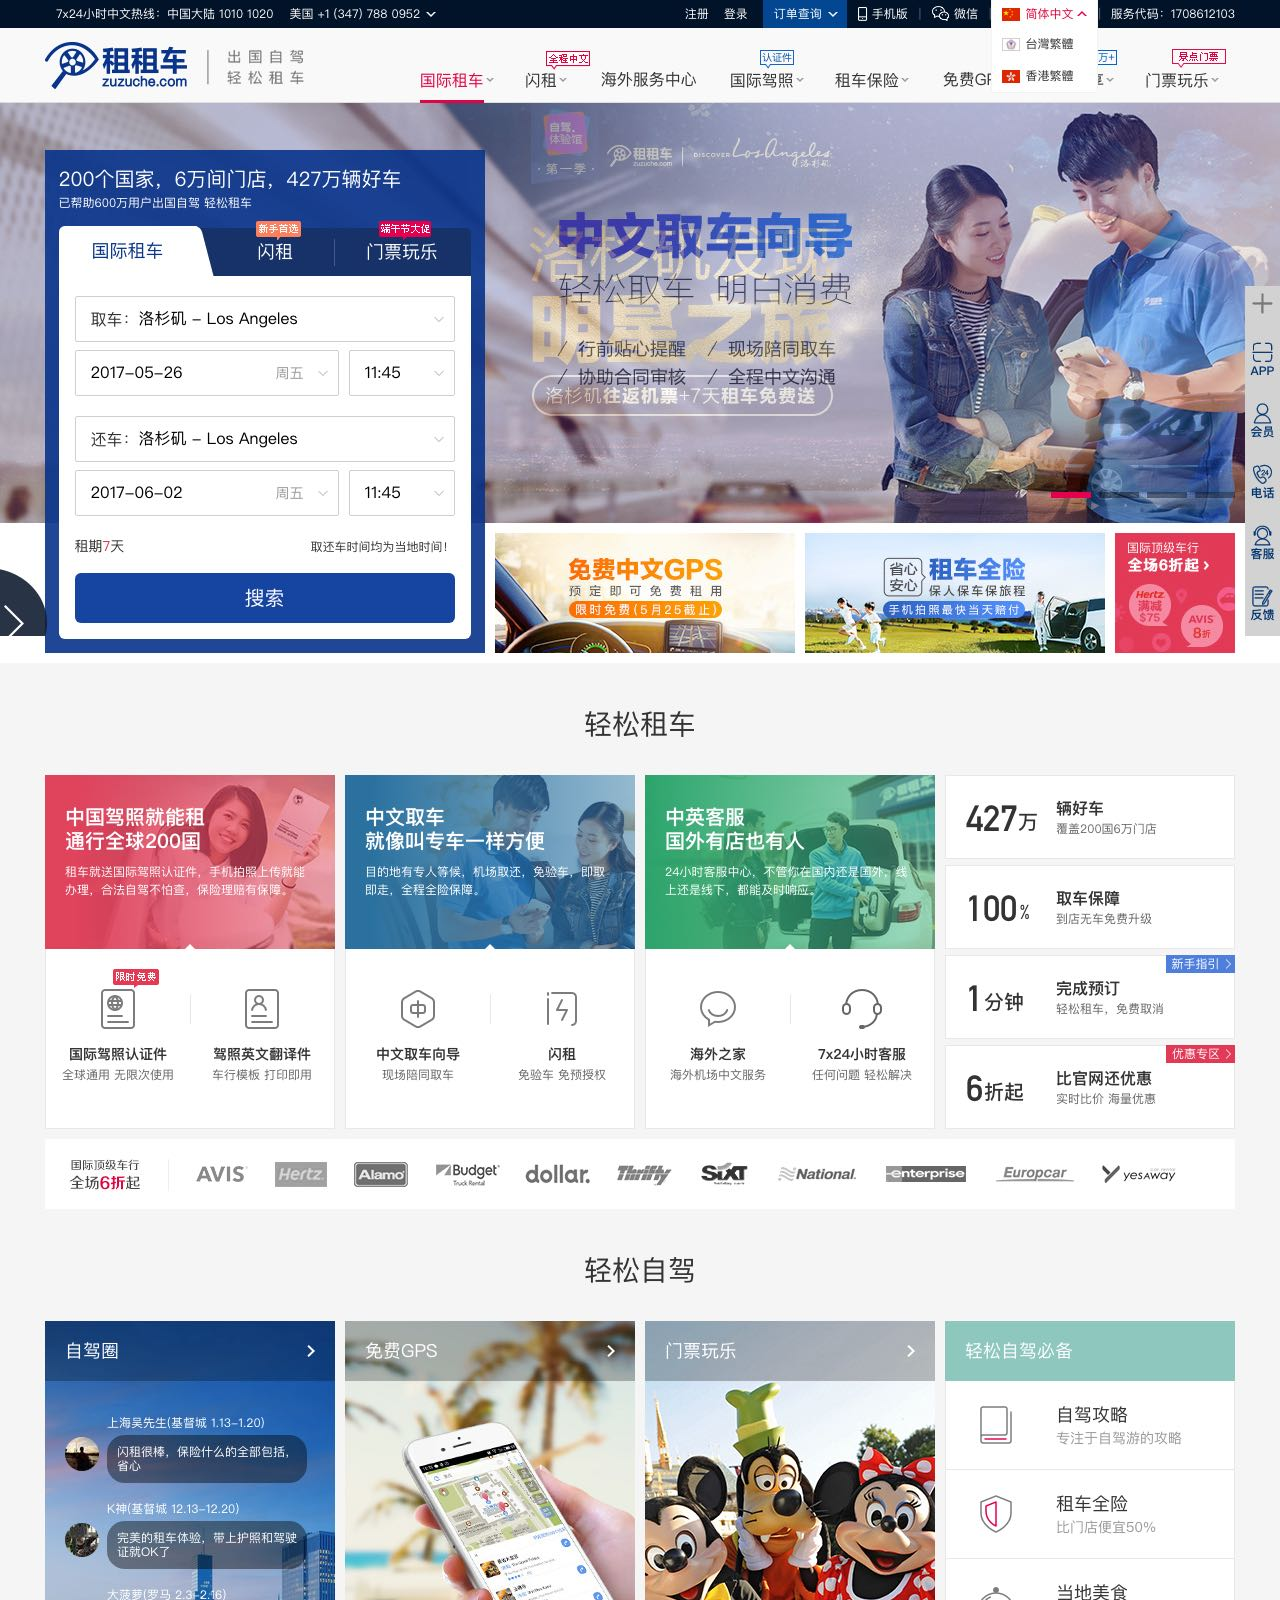
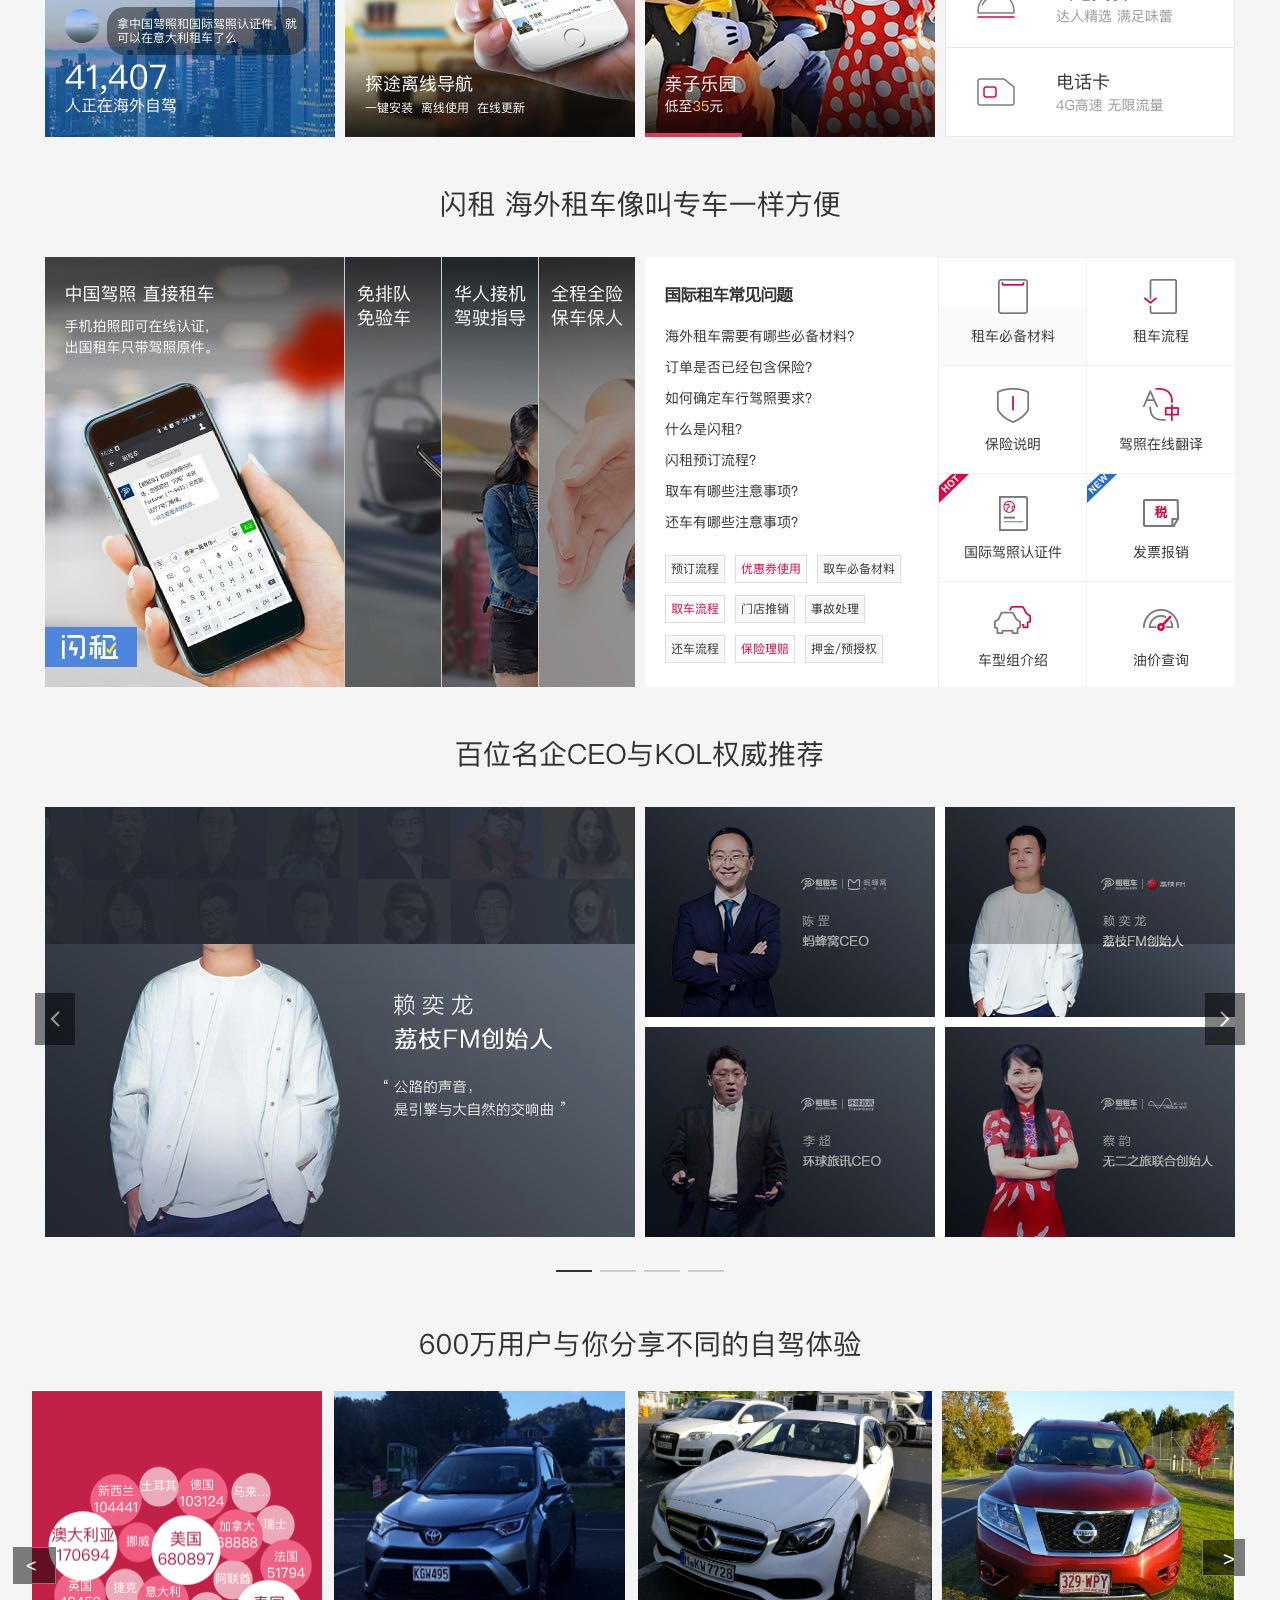
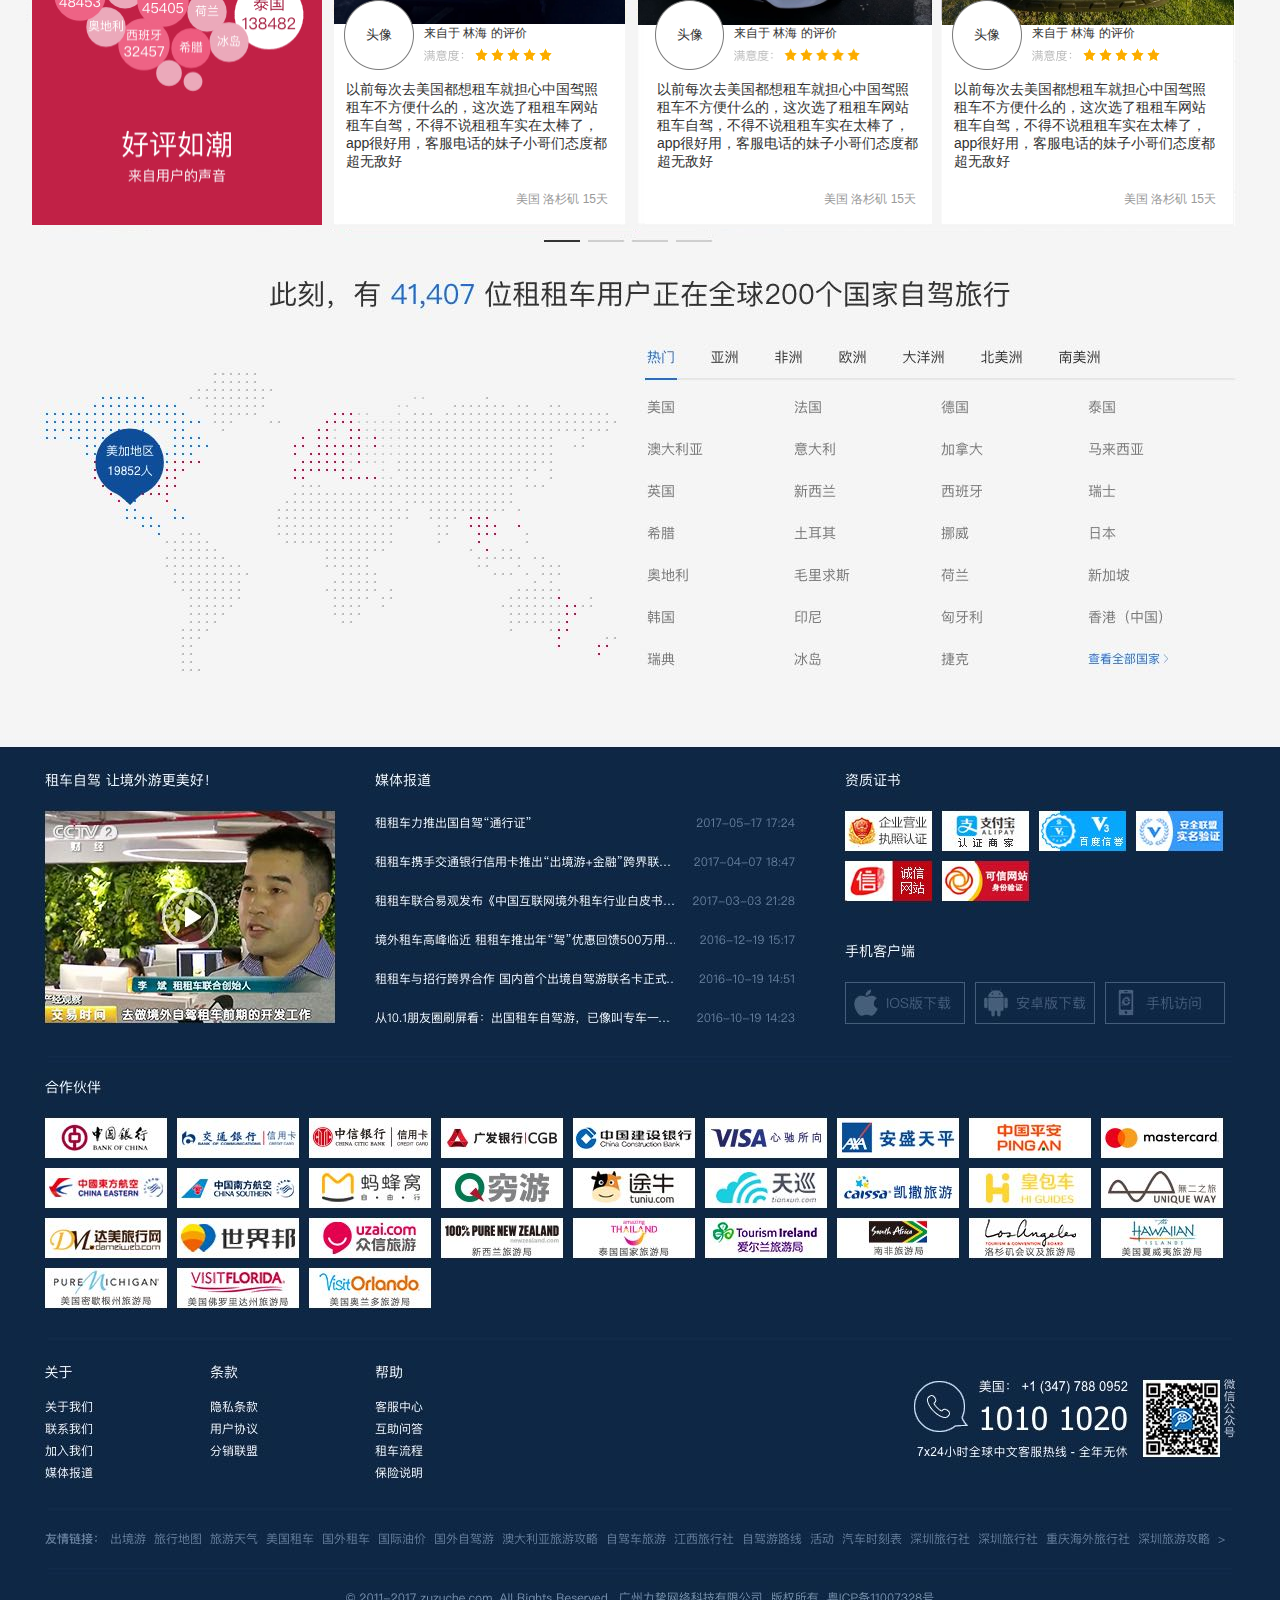
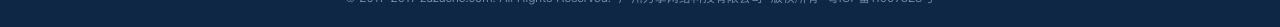
==== common/index.html @ 7741b877 "test" ====
﻿<!DOCTYPE html>
<html>
  <head>
    <title>index</title>
    <meta http-equiv="X-UA-Compatible" content="IE=edge"/>
    <meta http-equiv="content-type" content="text/html; charset=utf-8"/>
    <meta name="apple-mobile-web-app-capable" content="yes"/>
    <link href="resources/css/jquery-ui-themes.css" type="text/css" rel="stylesheet"/>
    <link href="resources/css/axure_rp_page.css" type="text/css" rel="stylesheet"/>
    <link href="data/styles.css" type="text/css" rel="stylesheet"/>
    <link href="files/index/styles.css" type="text/css" rel="stylesheet"/>
    <script src="resources/scripts/jquery-1.7.1.min.js"></script>
    <script src="resources/scripts/jquery-ui-1.8.10.custom.min.js"></script>
    <script src="resources/scripts/axure/axQuery.js"></script>
    <script src="resources/scripts/axure/globals.js"></script>
    <script src="resources/scripts/axutils.js"></script>
    <script src="resources/scripts/axure/annotation.js"></script>
    <script src="resources/scripts/axure/axQuery.std.js"></script>
    <script src="resources/scripts/axure/doc.js"></script>
    <script src="data/document.js"></script>
    <script src="resources/scripts/messagecenter.js"></script>
    <script src="resources/scripts/axure/events.js"></script>
    <script src="resources/scripts/axure/recording.js"></script>
    <script src="resources/scripts/axure/action.js"></script>
    <script src="resources/scripts/axure/expr.js"></script>
    <script src="resources/scripts/axure/geometry.js"></script>
    <script src="resources/scripts/axure/flyout.js"></script>
    <script src="resources/scripts/axure/ie.js"></script>
    <script src="resources/scripts/axure/model.js"></script>
    <script src="resources/scripts/axure/repeater.js"></script>
    <script src="resources/scripts/axure/sto.js"></script>
    <script src="resources/scripts/axure/utils.temp.js"></script>
    <script src="resources/scripts/axure/variables.js"></script>
    <script src="resources/scripts/axure/drag.js"></script>
    <script src="resources/scripts/axure/move.js"></script>
    <script src="resources/scripts/axure/visibility.js"></script>
    <script src="resources/scripts/axure/style.js"></script>
    <script src="resources/scripts/axure/adaptive.js"></script>
    <script src="resources/scripts/axure/tree.js"></script>
    <script src="resources/scripts/axure/init.temp.js"></script>
    <script src="files/index/data.js"></script>
    <script src="resources/scripts/axure/legacy.js"></script>
    <script src="resources/scripts/axure/viewer.js"></script>
    <script src="resources/scripts/axure/math.js"></script>
    <script type="text/javascript">
      $axure.utils.getTransparentGifPath = function() { return 'resources/images/transparent.gif'; };
      $axure.utils.getOtherPath = function() { return 'resources/Other.html'; };
      $axure.utils.getReloadPath = function() { return 'resources/reload.html'; };
    </script>
  </head>
  <body>
    <div id="base" class="">

      <!-- Unnamed (图片) -->
      <div id="u0" class="ax_default _图片">
        <img id="u0_img" class="img " src="images/index/u0.jpg"/>
        <!-- Unnamed () -->
        <div id="u1" class="text" style="display: none; visibility: hidden">
          <p><span></span></p>
        </div>
      </div>

      <!-- Unnamed (矩形) -->
      <div id="u2" class="ax_default box_1">
        <div id="u2_div" class=""></div>
        <!-- Unnamed () -->
        <div id="u3" class="text" style="display: none; visibility: hidden">
          <p><span></span></p>
        </div>
      </div>

      <!-- Unnamed (图片) -->
      <div id="u4" class="ax_default _图片">
        <img id="u4_img" class="img " src="images/index/u4.jpg"/>
        <!-- Unnamed () -->
        <div id="u5" class="text" style="display: none; visibility: hidden">
          <p><span></span></p>
        </div>
      </div>

      <!-- Unnamed (图片) -->
      <div id="u6" class="ax_default _图片">
        <img id="u6_img" class="img " src="images/index/u6.png"/>
        <!-- Unnamed () -->
        <div id="u7" class="text" style="display: none; visibility: hidden">
          <p><span></span></p>
        </div>
      </div>

      <!-- Unnamed (图片) -->
      <div id="u8" class="ax_default _图片">
        <img id="u8_img" class="img " src="images/index/u8.png"/>
        <!-- Unnamed () -->
        <div id="u9" class="text" style="display: none; visibility: hidden">
          <p><span></span></p>
        </div>
      </div>

      <!-- Unnamed (组合) -->
      <div id="u10" class="ax_default">

        <!-- Unnamed (矩形) -->
        <div id="u11" class="ax_default box_1">
          <div id="u11_div" class=""></div>
          <!-- Unnamed () -->
          <div id="u12" class="text" style="display: none; visibility: hidden">
            <p><span></span></p>
          </div>
        </div>

        <!-- Unnamed (矩形) -->
        <div id="u13" class="ax_default label">
          <div id="u13_div" class=""></div>
          <!-- Unnamed () -->
          <div id="u14" class="text" style="visibility: visible;">
            <p><span>&lt;</span></p>
          </div>
        </div>
      </div>

      <!-- Unnamed (图片) -->
      <div id="u15" class="ax_default _图片">
        <img id="u15_img" class="img " src="images/index/u15.png"/>
        <!-- Unnamed () -->
        <div id="u16" class="text" style="display: none; visibility: hidden">
          <p><span></span></p>
        </div>
      </div>

      <!-- Unnamed (组合) -->
      <div id="u17" class="ax_default">

        <!-- Unnamed (矩形) -->
        <div id="u18" class="ax_default box_2">
          <div id="u18_div" class=""></div>
          <!-- Unnamed () -->
          <div id="u19" class="text" style="display: none; visibility: hidden">
            <p><span></span></p>
          </div>
        </div>

        <!-- Unnamed (矩形) -->
        <div id="u20" class="ax_default label">
          <div id="u20_div" class=""></div>
          <!-- Unnamed () -->
          <div id="u21" class="text" style="visibility: visible;">
            <p><span>以前每次去美国都想租车就担心中国驾照</span></p><p><span>租车不方便什么的，这次选了租租车网站</span></p><p><span>租车自驾，不得不说租租车实在太棒了，</span></p><p><span>app很好用，客服电话的妹子小哥们态度都</span></p><p><span>超无敌好</span></p>
          </div>
        </div>

        <!-- Unnamed (椭圆形) -->
        <div id="u22" class="ax_default ellipse">
          <img id="u22_img" class="img " src="images/index/u22.png"/>
          <!-- Unnamed () -->
          <div id="u23" class="text" style="visibility: visible;">
            <p><span>头像</span></p>
          </div>
        </div>

        <!-- Unnamed (矩形) -->
        <div id="u24" class="ax_default label">
          <div id="u24_div" class=""></div>
          <!-- Unnamed () -->
          <div id="u25" class="text" style="visibility: visible;">
            <p><span style="font-family:'PingFangSC-Regular', 'PingFang SC';">来自于</span><span style="font-family:'ArialMT', 'Arial';"> </span><span style="font-family:'PingFangSC-Regular', 'PingFang SC';">林海</span><span style="font-family:'ArialMT', 'Arial';"> </span><span style="font-family:'PingFangSC-Regular', 'PingFang SC';">的评价</span></p>
          </div>
        </div>

        <!-- Unnamed (图片) -->
        <div id="u26" class="ax_default _图片">
          <img id="u26_img" class="img " src="images/index/u26.png"/>
          <!-- Unnamed () -->
          <div id="u27" class="text" style="display: none; visibility: hidden">
            <p><span></span></p>
          </div>
        </div>

        <!-- Unnamed (矩形) -->
        <div id="u28" class="ax_default label">
          <div id="u28_div" class=""></div>
          <!-- Unnamed () -->
          <div id="u29" class="text" style="visibility: visible;">
            <p><span style="font-family:'PingFangSC-Regular', 'PingFang SC';">美国</span><span style="font-family:'ArialMT', 'Arial';"> </span><span style="font-family:'PingFangSC-Regular', 'PingFang SC';">洛杉矶</span><span style="font-family:'ArialMT', 'Arial';"> 15</span><span style="font-family:'PingFangSC-Regular', 'PingFang SC';">天</span></p>
          </div>
        </div>
      </div>

      <!-- Unnamed (图片) -->
      <div id="u30" class="ax_default _图片">
        <img id="u30_img" class="img " src="images/index/u30.jpg"/>
        <!-- Unnamed () -->
        <div id="u31" class="text" style="display: none; visibility: hidden">
          <p><span></span></p>
        </div>
      </div>

      <!-- Unnamed (组合) -->
      <div id="u32" class="ax_default">

        <!-- Unnamed (矩形) -->
        <div id="u33" class="ax_default box_2">
          <div id="u33_div" class=""></div>
          <!-- Unnamed () -->
          <div id="u34" class="text" style="display: none; visibility: hidden">
            <p><span></span></p>
          </div>
        </div>

        <!-- Unnamed (矩形) -->
        <div id="u35" class="ax_default label">
          <div id="u35_div" class=""></div>
          <!-- Unnamed () -->
          <div id="u36" class="text" style="visibility: visible;">
            <p><span>以前每次去美国都想租车就担心中国驾照</span></p><p><span>租车不方便什么的，这次选了租租车网站</span></p><p><span>租车自驾，不得不说租租车实在太棒了，</span></p><p><span>app很好用，客服电话的妹子小哥们态度都</span></p><p><span>超无敌好</span></p>
          </div>
        </div>

        <!-- Unnamed (椭圆形) -->
        <div id="u37" class="ax_default ellipse">
          <img id="u37_img" class="img " src="images/index/u37.png"/>
          <!-- Unnamed () -->
          <div id="u38" class="text" style="visibility: visible;">
            <p><span>头像</span></p>
          </div>
        </div>

        <!-- Unnamed (矩形) -->
        <div id="u39" class="ax_default label">
          <div id="u39_div" class=""></div>
          <!-- Unnamed () -->
          <div id="u40" class="text" style="visibility: visible;">
            <p><span style="font-family:'PingFangSC-Regular', 'PingFang SC';">来自于</span><span style="font-family:'ArialMT', 'Arial';"> </span><span style="font-family:'PingFangSC-Regular', 'PingFang SC';">林海</span><span style="font-family:'ArialMT', 'Arial';"> </span><span style="font-family:'PingFangSC-Regular', 'PingFang SC';">的评价</span></p>
          </div>
        </div>

        <!-- Unnamed (图片) -->
        <div id="u41" class="ax_default _图片">
          <img id="u41_img" class="img " src="images/index/u26.png"/>
          <!-- Unnamed () -->
          <div id="u42" class="text" style="display: none; visibility: hidden">
            <p><span></span></p>
          </div>
        </div>

        <!-- Unnamed (矩形) -->
        <div id="u43" class="ax_default label">
          <div id="u43_div" class=""></div>
          <!-- Unnamed () -->
          <div id="u44" class="text" style="visibility: visible;">
            <p><span style="font-family:'PingFangSC-Regular', 'PingFang SC';">美国</span><span style="font-family:'ArialMT', 'Arial';"> </span><span style="font-family:'PingFangSC-Regular', 'PingFang SC';">洛杉矶</span><span style="font-family:'ArialMT', 'Arial';"> 15</span><span style="font-family:'PingFangSC-Regular', 'PingFang SC';">天</span></p>
          </div>
        </div>
      </div>

      <!-- Unnamed (图片) -->
      <div id="u45" class="ax_default _图片">
        <img id="u45_img" class="img " src="images/index/u45.png"/>
        <!-- Unnamed () -->
        <div id="u46" class="text" style="display: none; visibility: hidden">
          <p><span></span></p>
        </div>
      </div>

      <!-- Unnamed (组合) -->
      <div id="u47" class="ax_default">

        <!-- Unnamed (矩形) -->
        <div id="u48" class="ax_default box_2">
          <div id="u48_div" class=""></div>
          <!-- Unnamed () -->
          <div id="u49" class="text" style="display: none; visibility: hidden">
            <p><span></span></p>
          </div>
        </div>

        <!-- Unnamed (矩形) -->
        <div id="u50" class="ax_default label">
          <div id="u50_div" class=""></div>
          <!-- Unnamed () -->
          <div id="u51" class="text" style="visibility: visible;">
            <p><span>以前每次去美国都想租车就担心中国驾照</span></p><p><span>租车不方便什么的，这次选了租租车网站</span></p><p><span>租车自驾，不得不说租租车实在太棒了，</span></p><p><span>app很好用，客服电话的妹子小哥们态度都</span></p><p><span>超无敌好</span></p>
          </div>
        </div>

        <!-- Unnamed (椭圆形) -->
        <div id="u52" class="ax_default ellipse">
          <img id="u52_img" class="img " src="images/index/u22.png"/>
          <!-- Unnamed () -->
          <div id="u53" class="text" style="visibility: visible;">
            <p><span>头像</span></p>
          </div>
        </div>

        <!-- Unnamed (矩形) -->
        <div id="u54" class="ax_default label">
          <div id="u54_div" class=""></div>
          <!-- Unnamed () -->
          <div id="u55" class="text" style="visibility: visible;">
            <p><span style="font-family:'PingFangSC-Regular', 'PingFang SC';">来自于</span><span style="font-family:'ArialMT', 'Arial';"> </span><span style="font-family:'PingFangSC-Regular', 'PingFang SC';">林海</span><span style="font-family:'ArialMT', 'Arial';"> </span><span style="font-family:'PingFangSC-Regular', 'PingFang SC';">的评价</span></p>
          </div>
        </div>

        <!-- Unnamed (图片) -->
        <div id="u56" class="ax_default _图片">
          <img id="u56_img" class="img " src="images/index/u26.png"/>
          <!-- Unnamed () -->
          <div id="u57" class="text" style="display: none; visibility: hidden">
            <p><span></span></p>
          </div>
        </div>

        <!-- Unnamed (矩形) -->
        <div id="u58" class="ax_default label">
          <div id="u58_div" class=""></div>
          <!-- Unnamed () -->
          <div id="u59" class="text" style="visibility: visible;">
            <p><span style="font-family:'PingFangSC-Regular', 'PingFang SC';">美国</span><span style="font-family:'ArialMT', 'Arial';"> </span><span style="font-family:'PingFangSC-Regular', 'PingFang SC';">洛杉矶</span><span style="font-family:'ArialMT', 'Arial';"> 15</span><span style="font-family:'PingFangSC-Regular', 'PingFang SC';">天</span></p>
          </div>
        </div>
      </div>

      <!-- Unnamed (组合) -->
      <div id="u60" class="ax_default">

        <!-- Unnamed (矩形) -->
        <div id="u61" class="ax_default box_1">
          <div id="u61_div" class=""></div>
          <!-- Unnamed () -->
          <div id="u62" class="text" style="display: none; visibility: hidden">
            <p><span></span></p>
          </div>
        </div>

        <!-- Unnamed (矩形) -->
        <div id="u63" class="ax_default label">
          <div id="u63_div" class=""></div>
          <!-- Unnamed () -->
          <div id="u64" class="text" style="visibility: visible;">
            <p><span>&gt;</span></p>
          </div>
        </div>
      </div>
    </div>
  </body>
</html>
---- common/resources/css/axure_rp_page.css ----
﻿/* so the window resize fires within a frame in IE7 */
html, body {
    height: 100%;
}

a {
    color: inherit;
}

p {
    margin: 0px;
    text-rendering: optimizeLegibility;
    font-feature-settings: "kern" 1;
    -webkit-font-feature-settings: "kern";
    -moz-font-feature-settings: "kern";
    -moz-font-feature-settings: "kern=1";
    font-kerning: normal;
}

iframe {
    background: #FFFFFF;
}

/* to match IE with C, FF */
input {
    padding: 1px 0px 1px 0px;
    box-sizing: border-box;
    -moz-box-sizing: border-box;
}

textarea {
    margin: 0px;
    box-sizing: border-box;
    -moz-box-sizing: border-box;
}

div.intcases {
    font-family: arial; 
    font-size: 12px;
    text-align:left; 
    border:1px solid #AAA; 
    background:#FFF none repeat scroll 0% 0%; 
    z-index:9999; 
    visibility:hidden; 
    position:absolute;
    padding: 0px;
    border-radius: 3px;
    white-space: nowrap;
}

div.intcaselink {
    cursor: pointer;
    padding: 3px 8px 3px 8px;
    margin: 5px;
    background:#EEE none repeat scroll 0% 0%; 
    border:1px solid #AAA;
    border-radius: 3px;
}

div.refpageimage {
    position: absolute;
    left: 0px;
    top: 0px;
    font-size: 0px;
    width: 16px;
    height: 16px;
    cursor: pointer;
    background-image: url(images/newwindow.gif);
    background-repeat: no-repeat;
}

div.annnoteimage {
    position: absolute;
    left: 0px;
    top: 0px;
    font-size: 0px;
    /*width: 16px;
    height: 12px;*/
    cursor: help;
    /*background-image: url(images/note.gif);*/
    /*background-repeat: no-repeat;*/
    width: 13px;
    height: 12px;
    padding-top: 1px;
    text-align: center;
    background-color: #138CDD;
    -moz-box-shadow: 1px 1px 3px #aaa;
    -webkit-box-shadow: 1px 1px 3px #aaa;
    box-shadow: 1px 1px 3px #aaa;
}

div.annnoteline {
    display: inline-block;
    width: 9px;
    height: 1px;
    border-bottom: 1px solid white;
    margin-top: 1px;
}

div.annnotelabel {
    position: absolute;
    left: 0px;
    top: 0px;
    font-family: Helvetica,Arial;
    font-size: 10px;
    /*border: 1px solid rgb(166,221,242);*/
    cursor: help;
    /*background:rgb(0,157,217) none repeat scroll 0% 0%;*/ 
    padding: 1px 3px 1px 3px;
    white-space: nowrap;
    color: white;
    
    background-color: #138CDD;
    -moz-box-shadow: 1px 1px 3px #aaa;
    -webkit-box-shadow: 1px 1px 3px #aaa;
    box-shadow: 1px 1px 3px #aaa;
}

.annotation {
    font-size: 12px;
    padding-left: 2px;
    margin-bottom: 5px;
}

.annotationName {
    /*font-size: 13px;
    font-weight: bold;
    margin-bottom: 3px;
    white-space: nowrap;*/

    font-family: 'Trebuchet MS';
    font-size: 14px;
    font-weight: bold;
    margin-bottom: 5px;
    white-space: nowrap;
}

.annotationValue {
    font-family: Arial, Helvetica, Sans-Serif;
    font-size: 12px;
    color: #4a4a4a;
    line-height: 21px;
    margin-bottom: 20px;
}

.noteLink {
    text-decoration: inherit;
    color: inherit;
}

.noteLink:hover {
    background-color: white;
}

/* this is a fix for the issue where dialogs jump around and takes the text-align from the body */
.dialogFix {
    position:absolute;
    text-align:left;
    border: 1px solid #8f949a;
}


@keyframes pulsate {
  from {
    box-shadow: 0 0 10px #15d6ba;
  }
  to {
    box-shadow: 0 0 20px #15d6ba;
  }
}

@-webkit-keyframes pulsate {
  from {
    -webkit-box-shadow: 0 0 10px #15d6ba;
    box-shadow: 0 0 10px #15d6ba;
  }
  to {
    -webkit-box-shadow: 0 0 20px #15d6ba;
    box-shadow: 0 0 20px #15d6ba;
  }
}
 
@-moz-keyframes pulsate {
  from {
    -moz-box-shadow: 0 0 10px #15d6ba;
    box-shadow: 0 0 10px #15d6ba;
  }
  to {
    -moz-box-shadow: 0 0 20px #15d6ba;
    box-shadow: 0 0 20px #15d6ba;
  }
}

.legacyPulsateBorder {
    /*border: 5px solid #15d6ba;
    margin: -5px;*/
    -moz-box-shadow: 0 0 10px 3px #15d6ba;
    box-shadow: 0 0 10px 3px #15d6ba;
}

.pulsateBorder {
  animation-name: pulsate;
  animation-timing-function: ease-in-out;
  animation-duration: 0.9s;
  animation-iteration-count: infinite;
  animation-direction: alternate;
  
  -webkit-animation-name: pulsate;
  -webkit-animation-timing-function: ease-in-out;
  -webkit-animation-duration: 0.9s;
  -webkit-animation-iteration-count: infinite;
  -webkit-animation-direction: alternate;

  -moz-animation-name: pulsate;
  -moz-animation-timing-function: ease-in-out;
  -moz-animation-duration: 0.9s;
  -moz-animation-iteration-count: infinite;
  -moz-animation-direction: alternate;
}

.ax_default_hidden, .ax_default_unplaced{
    display: none;
    visibility: hidden;
}

.widgetNoteSelected {
    -moz-box-shadow: 0 0 10px 3px #138CDD;
    box-shadow: 0 0 10px 3px #138CDD;
    /*-moz-box-shadow: 0 0 20px #3915d6;
    box-shadow: 0 0 20px #3915d6;*/
    /*border: 3px solid #3915d6;*/
    /*margin: -3px;*/
}


.singleImg {
    display: none;
    visibility: hidden;
}
---- common/data/styles.css ----
﻿.ax_default {
  font-family:'ArialMT', 'Arial';
  font-weight:400;
  font-style:normal;
  font-size:13px;
  color:#333333;
  text-align:center;
  line-height:normal;
}
.box_1 {
}
.box_2 {
}
.ellipse {
}
._图片 {
}
._一级标题 {
  font-family:'ArialMT', 'Arial';
  font-weight:bold;
  font-style:normal;
  font-size:32px;
  text-align:left;
}
._二级标题 {
  font-family:'ArialMT', 'Arial';
  font-weight:bold;
  font-style:normal;
  font-size:24px;
  text-align:left;
}
._三级标题 {
  font-family:'ArialMT', 'Arial';
  font-weight:bold;
  font-style:normal;
  font-size:18px;
  text-align:left;
}
._四级标题 {
  font-family:'ArialMT', 'Arial';
  font-weight:bold;
  font-style:normal;
  font-size:14px;
  text-align:left;
}
._五级标题 {
  font-family:'ArialMT', 'Arial';
  font-weight:bold;
  font-style:normal;
  text-align:left;
}
._六级标题 {
  font-family:'ArialMT', 'Arial';
  font-weight:bold;
  font-style:normal;
  font-size:10px;
  text-align:left;
}
.label {
  font-size:14px;
  text-align:left;
}
._文本段落 {
  text-align:left;
}
---- common/files/index/styles.css ----
﻿body {
  margin:0px;
  background-image:none;
  position:static;
  left:auto;
  width:1280px;
  margin-left:0;
  margin-right:0;
  text-align:left;
}
#base {
  position:absolute;
  z-index:0;
}
#u0_img {
  position:absolute;
  left:0px;
  top:0px;
  width:1280px;
  height:4827px;
}
#u0 {
  position:absolute;
  left:0px;
  top:0px;
  width:1280px;
  height:4827px;
}
#u1 {
  position:absolute;
  left:2px;
  top:2406px;
  width:1276px;
  visibility:hidden;
  word-wrap:break-word;
}
#u2_div {
  position:absolute;
  left:0px;
  top:0px;
  width:1205px;
  height:441px;
  background:inherit;
  background-color:rgba(255, 255, 255, 1);
  box-sizing:border-box;
  border-width:1px;
  border-style:solid;
  border-color:rgba(121, 121, 121, 1);
  border-radius:0px;
  -moz-box-shadow:none;
  -webkit-box-shadow:none;
  box-shadow:none;
}
#u2 {
  position:absolute;
  left:29px;
  top:2988px;
  width:1205px;
  height:441px;
}
#u3 {
  position:absolute;
  left:2px;
  top:212px;
  width:1201px;
  visibility:hidden;
  word-wrap:break-word;
}
#u4_img {
  position:absolute;
  left:0px;
  top:0px;
  width:1208px;
  height:441px;
}
#u4 {
  position:absolute;
  left:26px;
  top:2988px;
  width:1208px;
  height:441px;
}
#u5 {
  position:absolute;
  left:2px;
  top:212px;
  width:1204px;
  visibility:hidden;
  word-wrap:break-word;
}
#u6_img {
  position:absolute;
  left:0px;
  top:0px;
  width:296px;
  height:441px;
}
#u6 {
  position:absolute;
  left:28px;
  top:2988px;
  width:296px;
  height:441px;
}
#u7 {
  position:absolute;
  left:2px;
  top:212px;
  width:292px;
  visibility:hidden;
  word-wrap:break-word;
}
#u8_img {
  position:absolute;
  left:0px;
  top:0px;
  width:186px;
  height:13px;
}
#u8 {
  position:absolute;
  left:537px;
  top:3434px;
  width:186px;
  height:13px;
}
#u9 {
  position:absolute;
  left:2px;
  top:-2px;
  width:182px;
  visibility:hidden;
  word-wrap:break-word;
}
#u10 {
  position:absolute;
  left:0px;
  top:0px;
  width:0px;
  height:0px;
}
#u11_div {
  position:absolute;
  left:0px;
  top:0px;
  width:43px;
  height:37px;
  background:inherit;
  background-color:rgba(0, 0, 0, 0.498039215686275);
  box-sizing:border-box;
  border-width:1px;
  border-style:solid;
  border-color:rgba(121, 121, 121, 1);
  border-radius:0px;
  -moz-box-shadow:none;
  -webkit-box-shadow:none;
  box-shadow:none;
}
#u11 {
  position:absolute;
  left:13px;
  top:3147px;
  width:43px;
  height:37px;
}
#u12 {
  position:absolute;
  left:2px;
  top:10px;
  width:39px;
  visibility:hidden;
  word-wrap:break-word;
}
#u13_div {
  position:absolute;
  left:0px;
  top:0px;
  width:12px;
  height:21px;
  background:inherit;
  background-color:rgba(255, 255, 255, 0);
  border:none;
  border-radius:0px;
  -moz-box-shadow:none;
  -webkit-box-shadow:none;
  box-shadow:none;
  font-size:18px;
  color:#FFFFFF;
}
#u13 {
  position:absolute;
  left:26px;
  top:3156px;
  width:12px;
  height:21px;
  font-size:18px;
  color:#FFFFFF;
}
#u14 {
  position:absolute;
  left:0px;
  top:0px;
  width:12px;
  white-space:nowrap;
}
#u15_img {
  position:absolute;
  left:0px;
  top:0px;
  width:291px;
  height:233px;
}
#u15 {
  position:absolute;
  left:334px;
  top:2991px;
  width:291px;
  height:233px;
}
#u16 {
  position:absolute;
  left:2px;
  top:108px;
  width:287px;
  visibility:hidden;
  word-wrap:break-word;
}
#u17 {
  position:absolute;
  left:0px;
  top:0px;
  width:0px;
  height:0px;
}
#u18_div {
  position:absolute;
  left:0px;
  top:0px;
  width:291px;
  height:199px;
  background:inherit;
  background-color:rgba(255, 255, 255, 1);
  border:none;
  border-radius:0px;
  -moz-box-shadow:none;
  -webkit-box-shadow:none;
  box-shadow:none;
}
#u18 {
  position:absolute;
  left:334px;
  top:3225px;
  width:291px;
  height:199px;
}
#u19 {
  position:absolute;
  left:2px;
  top:92px;
  width:287px;
  visibility:hidden;
  word-wrap:break-word;
}
#u20_div {
  position:absolute;
  left:0px;
  top:0px;
  width:263px;
  height:100px;
  background:inherit;
  background-color:rgba(255, 255, 255, 0);
  border:none;
  border-radius:0px;
  -moz-box-shadow:none;
  -webkit-box-shadow:none;
  box-shadow:none;
}
#u20 {
  position:absolute;
  left:346px;
  top:3281px;
  width:263px;
  height:100px;
}
#u21 {
  position:absolute;
  left:0px;
  top:0px;
  width:263px;
  white-space:nowrap;
}
#u22_img {
  position:absolute;
  left:0px;
  top:0px;
  width:70px;
  height:70px;
}
#u22 {
  position:absolute;
  left:344px;
  top:3200px;
  width:70px;
  height:70px;
  font-family:'PingFangSC-Regular', 'PingFang SC';
  font-weight:400;
  font-style:normal;
}
#u23 {
  position:absolute;
  left:2px;
  top:26px;
  width:66px;
  word-wrap:break-word;
}
#u24_div {
  position:absolute;
  left:0px;
  top:0px;
  width:103px;
  height:17px;
  background:inherit;
  background-color:rgba(255, 255, 255, 0);
  border:none;
  border-radius:0px;
  -moz-box-shadow:none;
  -webkit-box-shadow:none;
  box-shadow:none;
  font-size:12px;
}
#u24 {
  position:absolute;
  left:424px;
  top:3225px;
  width:103px;
  height:17px;
  font-size:12px;
}
#u25 {
  position:absolute;
  left:0px;
  top:0px;
  width:103px;
  white-space:nowrap;
}
#u26_img {
  position:absolute;
  left:0px;
  top:0px;
  width:134px;
  height:16px;
}
#u26 {
  position:absolute;
  left:422px;
  top:3248px;
  width:134px;
  height:16px;
}
#u27 {
  position:absolute;
  left:2px;
  top:0px;
  width:130px;
  visibility:hidden;
  word-wrap:break-word;
}
#u28_div {
  position:absolute;
  left:0px;
  top:0px;
  width:93px;
  height:17px;
  background:inherit;
  background-color:rgba(255, 255, 255, 0);
  border:none;
  border-radius:0px;
  -moz-box-shadow:none;
  -webkit-box-shadow:none;
  box-shadow:none;
  font-size:12px;
  color:#999999;
}
#u28 {
  position:absolute;
  left:516px;
  top:3391px;
  width:93px;
  height:17px;
  font-size:12px;
  color:#999999;
}
#u29 {
  position:absolute;
  left:0px;
  top:0px;
  width:93px;
  white-space:nowrap;
}
#u30_img {
  position:absolute;
  left:0px;
  top:0px;
  width:294px;
  height:234px;
}
#u30 {
  position:absolute;
  left:638px;
  top:2991px;
  width:294px;
  height:234px;
}
#u31 {
  position:absolute;
  left:2px;
  top:109px;
  width:290px;
  visibility:hidden;
  word-wrap:break-word;
}
#u32 {
  position:absolute;
  left:0px;
  top:0px;
  width:0px;
  height:0px;
}
#u33_div {
  position:absolute;
  left:0px;
  top:0px;
  width:287px;
  height:199px;
  background:inherit;
  background-color:rgba(255, 255, 255, 1);
  border:none;
  border-radius:0px;
  -moz-box-shadow:none;
  -webkit-box-shadow:none;
  box-shadow:none;
}
#u33 {
  position:absolute;
  left:645px;
  top:3225px;
  width:287px;
  height:199px;
}
#u34 {
  position:absolute;
  left:2px;
  top:92px;
  width:283px;
  visibility:hidden;
  word-wrap:break-word;
}
#u35_div {
  position:absolute;
  left:0px;
  top:0px;
  width:263px;
  height:100px;
  background:inherit;
  background-color:rgba(255, 255, 255, 0);
  border:none;
  border-radius:0px;
  -moz-box-shadow:none;
  -webkit-box-shadow:none;
  box-shadow:none;
}
#u35 {
  position:absolute;
  left:657px;
  top:3281px;
  width:263px;
  height:100px;
}
#u36 {
  position:absolute;
  left:0px;
  top:0px;
  width:263px;
  white-space:nowrap;
}
#u37_img {
  position:absolute;
  left:0px;
  top:0px;
  width:69px;
  height:70px;
}
#u37 {
  position:absolute;
  left:655px;
  top:3200px;
  width:69px;
  height:70px;
  font-family:'PingFangSC-Regular', 'PingFang SC';
  font-weight:400;
  font-style:normal;
}
#u38 {
  position:absolute;
  left:2px;
  top:26px;
  width:65px;
  word-wrap:break-word;
}
#u39_div {
  position:absolute;
  left:0px;
  top:0px;
  width:103px;
  height:17px;
  background:inherit;
  background-color:rgba(255, 255, 255, 0);
  border:none;
  border-radius:0px;
  -moz-box-shadow:none;
  -webkit-box-shadow:none;
  box-shadow:none;
  font-size:12px;
}
#u39 {
  position:absolute;
  left:734px;
  top:3225px;
  width:103px;
  height:17px;
  font-size:12px;
}
#u40 {
  position:absolute;
  left:0px;
  top:0px;
  width:103px;
  white-space:nowrap;
}
#u41_img {
  position:absolute;
  left:0px;
  top:0px;
  width:132px;
  height:16px;
}
#u41 {
  position:absolute;
  left:732px;
  top:3248px;
  width:132px;
  height:16px;
}
#u42 {
  position:absolute;
  left:2px;
  top:0px;
  width:128px;
  visibility:hidden;
  word-wrap:break-word;
}
#u43_div {
  position:absolute;
  left:0px;
  top:0px;
  width:93px;
  height:17px;
  background:inherit;
  background-color:rgba(255, 255, 255, 0);
  border:none;
  border-radius:0px;
  -moz-box-shadow:none;
  -webkit-box-shadow:none;
  box-shadow:none;
  font-size:12px;
  color:#999999;
}
#u43 {
  position:absolute;
  left:824px;
  top:3391px;
  width:93px;
  height:17px;
  font-size:12px;
  color:#999999;
}
#u44 {
  position:absolute;
  left:0px;
  top:0px;
  width:93px;
  white-space:nowrap;
}
#u45_img {
  position:absolute;
  left:0px;
  top:0px;
  width:292px;
  height:234px;
}
#u45 {
  position:absolute;
  left:942px;
  top:2991px;
  width:292px;
  height:234px;
}
#u46 {
  position:absolute;
  left:2px;
  top:109px;
  width:288px;
  visibility:hidden;
  word-wrap:break-word;
}
#u47 {
  position:absolute;
  left:0px;
  top:0px;
  width:0px;
  height:0px;
}
#u48_div {
  position:absolute;
  left:0px;
  top:0px;
  width:291px;
  height:199px;
  background:inherit;
  background-color:rgba(255, 255, 255, 1);
  border:none;
  border-radius:0px;
  -moz-box-shadow:none;
  -webkit-box-shadow:none;
  box-shadow:none;
}
#u48 {
  position:absolute;
  left:942px;
  top:3225px;
  width:291px;
  height:199px;
}
#u49 {
  position:absolute;
  left:2px;
  top:92px;
  width:287px;
  visibility:hidden;
  word-wrap:break-word;
}
#u50_div {
  position:absolute;
  left:0px;
  top:0px;
  width:263px;
  height:100px;
  background:inherit;
  background-color:rgba(255, 255, 255, 0);
  border:none;
  border-radius:0px;
  -moz-box-shadow:none;
  -webkit-box-shadow:none;
  box-shadow:none;
}
#u50 {
  position:absolute;
  left:954px;
  top:3281px;
  width:263px;
  height:100px;
}
#u51 {
  position:absolute;
  left:0px;
  top:0px;
  width:263px;
  white-space:nowrap;
}
#u52_img {
  position:absolute;
  left:0px;
  top:0px;
  width:70px;
  height:70px;
}
#u52 {
  position:absolute;
  left:952px;
  top:3200px;
  width:70px;
  height:70px;
  font-family:'PingFangSC-Regular', 'PingFang SC';
  font-weight:400;
  font-style:normal;
}
#u53 {
  position:absolute;
  left:2px;
  top:26px;
  width:66px;
  word-wrap:break-word;
}
#u54_div {
  position:absolute;
  left:0px;
  top:0px;
  width:103px;
  height:17px;
  background:inherit;
  background-color:rgba(255, 255, 255, 0);
  border:none;
  border-radius:0px;
  -moz-box-shadow:none;
  -webkit-box-shadow:none;
  box-shadow:none;
  font-size:12px;
}
#u54 {
  position:absolute;
  left:1032px;
  top:3225px;
  width:103px;
  height:17px;
  font-size:12px;
}
#u55 {
  position:absolute;
  left:0px;
  top:0px;
  width:103px;
  white-space:nowrap;
}
#u56_img {
  position:absolute;
  left:0px;
  top:0px;
  width:134px;
  height:16px;
}
#u56 {
  position:absolute;
  left:1030px;
  top:3248px;
  width:134px;
  height:16px;
}
#u57 {
  position:absolute;
  left:2px;
  top:0px;
  width:130px;
  visibility:hidden;
  word-wrap:break-word;
}
#u58_div {
  position:absolute;
  left:0px;
  top:0px;
  width:93px;
  height:17px;
  background:inherit;
  background-color:rgba(255, 255, 255, 0);
  border:none;
  border-radius:0px;
  -moz-box-shadow:none;
  -webkit-box-shadow:none;
  box-shadow:none;
  font-size:12px;
  color:#999999;
}
#u58 {
  position:absolute;
  left:1124px;
  top:3391px;
  width:93px;
  height:17px;
  font-size:12px;
  color:#999999;
}
#u59 {
  position:absolute;
  left:0px;
  top:0px;
  width:93px;
  white-space:nowrap;
}
#u60 {
  position:absolute;
  left:0px;
  top:0px;
  width:0px;
  height:0px;
}
#u61_div {
  position:absolute;
  left:0px;
  top:0px;
  width:43px;
  height:37px;
  background:inherit;
  background-color:rgba(0, 0, 0, 0.498039215686275);
  box-sizing:border-box;
  border-width:1px;
  border-style:solid;
  border-color:rgba(121, 121, 121, 1);
  border-radius:0px;
  -moz-box-shadow:none;
  -webkit-box-shadow:none;
  box-shadow:none;
}
#u61 {
  position:absolute;
  left:1202px;
  top:3139px;
  width:43px;
  height:37px;
}
#u62 {
  position:absolute;
  left:2px;
  top:10px;
  width:39px;
  visibility:hidden;
  word-wrap:break-word;
}
#u63_div {
  position:absolute;
  left:0px;
  top:0px;
  width:13px;
  height:23px;
  background:inherit;
  background-color:rgba(255, 255, 255, 0);
  border:none;
  border-radius:0px;
  -moz-box-shadow:none;
  -webkit-box-shadow:none;
  box-shadow:none;
  font-size:20px;
  color:#FFFFFF;
}
#u63 {
  position:absolute;
  left:1223px;
  top:3148px;
  width:13px;
  height:23px;
  font-size:20px;
  color:#FFFFFF;
}
#u64 {
  position:absolute;
  left:0px;
  top:0px;
  width:13px;
  white-space:nowrap;
}
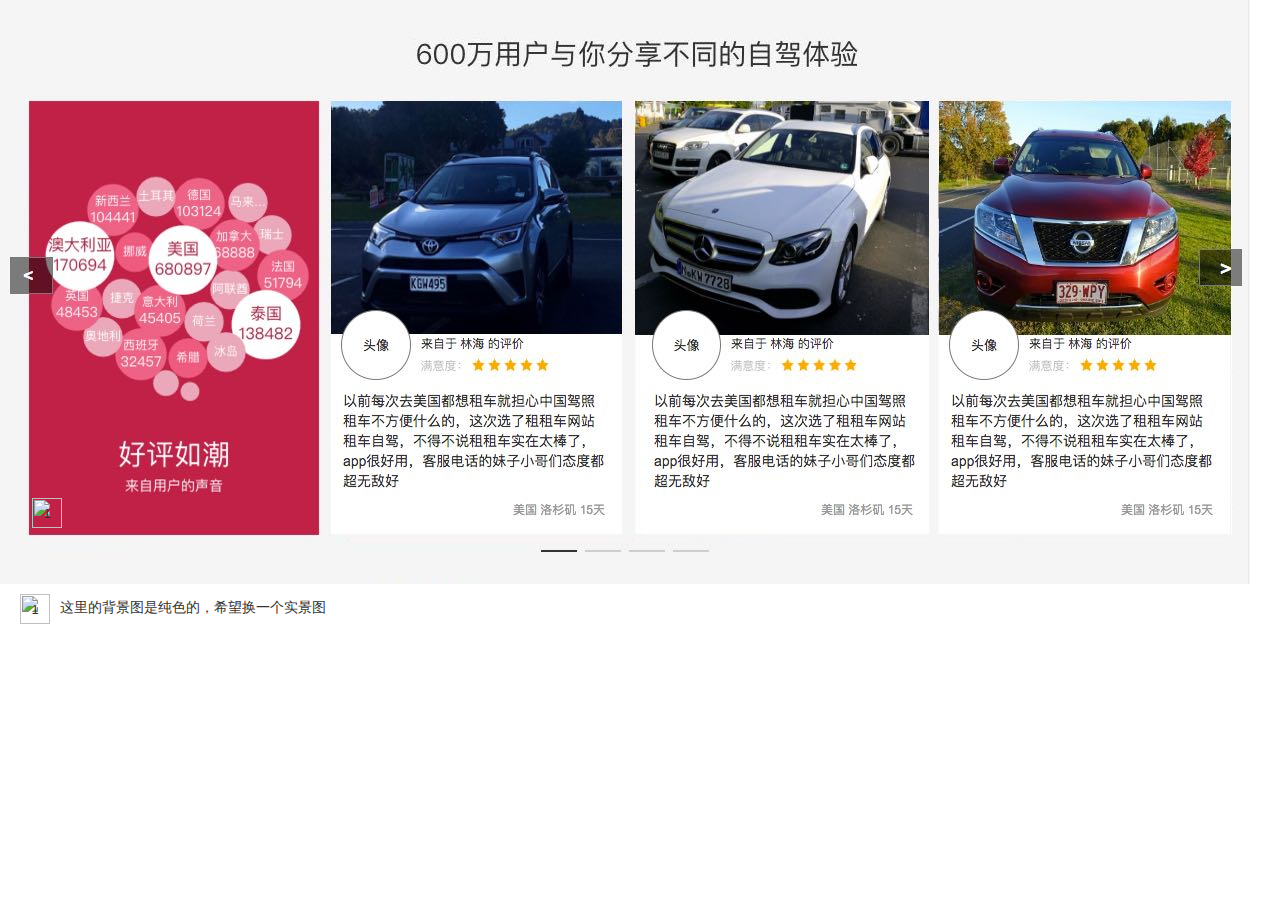
==== commit 16152b4b: "test" ====
--- a/common/index.html
+++ b/common/index.html
@@ -60,284 +60,30 @@
         </div>
       </div>
 
-      <!-- Unnamed (矩形) -->
-      <div id="u2" class="ax_default box_1">
-        <div id="u2_div" class=""></div>
+      <!-- Unnamed (椭圆形) -->
+      <div id="u2" class="ax_default ellipse">
+        <img id="u2_img" class="img " src="images/index/u2.png"/>
         <!-- Unnamed () -->
-        <div id="u3" class="text" style="display: none; visibility: hidden">
-          <p><span></span></p>
+        <div id="u3" class="text" style="visibility: visible;">
+          <p><span>1</span></p>
         </div>
       </div>
 
-      <!-- Unnamed (图片) -->
-      <div id="u4" class="ax_default _图片">
-        <img id="u4_img" class="img " src="images/index/u4.jpg"/>
+      <!-- Unnamed (椭圆形) -->
+      <div id="u4" class="ax_default ellipse">
+        <img id="u4_img" class="img " src="images/index/u2.png"/>
         <!-- Unnamed () -->
-        <div id="u5" class="text" style="display: none; visibility: hidden">
-          <p><span></span></p>
+        <div id="u5" class="text" style="visibility: visible;">
+          <p><span>1</span></p>
         </div>
       </div>
 
-      <!-- Unnamed (图片) -->
-      <div id="u6" class="ax_default _图片">
-        <img id="u6_img" class="img " src="images/index/u6.png"/>
+      <!-- Unnamed (矩形) -->
+      <div id="u6" class="ax_default label">
+        <div id="u6_div" class=""></div>
         <!-- Unnamed () -->
-        <div id="u7" class="text" style="display: none; visibility: hidden">
-          <p><span></span></p>
-        </div>
-      </div>
-
-      <!-- Unnamed (图片) -->
-      <div id="u8" class="ax_default _图片">
-        <img id="u8_img" class="img " src="images/index/u8.png"/>
-        <!-- Unnamed () -->
-        <div id="u9" class="text" style="display: none; visibility: hidden">
-          <p><span></span></p>
-        </div>
-      </div>
-
-      <!-- Unnamed (组合) -->
-      <div id="u10" class="ax_default">
-
-        <!-- Unnamed (矩形) -->
-        <div id="u11" class="ax_default box_1">
-          <div id="u11_div" class=""></div>
-          <!-- Unnamed () -->
-          <div id="u12" class="text" style="display: none; visibility: hidden">
-            <p><span></span></p>
-          </div>
-        </div>
-
-        <!-- Unnamed (矩形) -->
-        <div id="u13" class="ax_default label">
-          <div id="u13_div" class=""></div>
-          <!-- Unnamed () -->
-          <div id="u14" class="text" style="visibility: visible;">
-            <p><span>&lt;</span></p>
-          </div>
-        </div>
-      </div>
-
-      <!-- Unnamed (图片) -->
-      <div id="u15" class="ax_default _图片">
-        <img id="u15_img" class="img " src="images/index/u15.png"/>
-        <!-- Unnamed () -->
-        <div id="u16" class="text" style="display: none; visibility: hidden">
-          <p><span></span></p>
-        </div>
-      </div>
-
-      <!-- Unnamed (组合) -->
-      <div id="u17" class="ax_default">
-
-        <!-- Unnamed (矩形) -->
-        <div id="u18" class="ax_default box_2">
-          <div id="u18_div" class=""></div>
-          <!-- Unnamed () -->
-          <div id="u19" class="text" style="display: none; visibility: hidden">
-            <p><span></span></p>
-          </div>
-        </div>
-
-        <!-- Unnamed (矩形) -->
-        <div id="u20" class="ax_default label">
-          <div id="u20_div" class=""></div>
-          <!-- Unnamed () -->
-          <div id="u21" class="text" style="visibility: visible;">
-            <p><span>以前每次去美国都想租车就担心中国驾照</span></p><p><span>租车不方便什么的，这次选了租租车网站</span></p><p><span>租车自驾，不得不说租租车实在太棒了，</span></p><p><span>app很好用，客服电话的妹子小哥们态度都</span></p><p><span>超无敌好</span></p>
-          </div>
-        </div>
-
-        <!-- Unnamed (椭圆形) -->
-        <div id="u22" class="ax_default ellipse">
-          <img id="u22_img" class="img " src="images/index/u22.png"/>
-          <!-- Unnamed () -->
-          <div id="u23" class="text" style="visibility: visible;">
-            <p><span>头像</span></p>
-          </div>
-        </div>
-
-        <!-- Unnamed (矩形) -->
-        <div id="u24" class="ax_default label">
-          <div id="u24_div" class=""></div>
-          <!-- Unnamed () -->
-          <div id="u25" class="text" style="visibility: visible;">
-            <p><span style="font-family:'PingFangSC-Regular', 'PingFang SC';">来自于</span><span style="font-family:'ArialMT', 'Arial';"> </span><span style="font-family:'PingFangSC-Regular', 'PingFang SC';">林海</span><span style="font-family:'ArialMT', 'Arial';"> </span><span style="font-family:'PingFangSC-Regular', 'PingFang SC';">的评价</span></p>
-          </div>
-        </div>
-
-        <!-- Unnamed (图片) -->
-        <div id="u26" class="ax_default _图片">
-          <img id="u26_img" class="img " src="images/index/u26.png"/>
-          <!-- Unnamed () -->
-          <div id="u27" class="text" style="display: none; visibility: hidden">
-            <p><span></span></p>
-          </div>
-        </div>
-
-        <!-- Unnamed (矩形) -->
-        <div id="u28" class="ax_default label">
-          <div id="u28_div" class=""></div>
-          <!-- Unnamed () -->
-          <div id="u29" class="text" style="visibility: visible;">
-            <p><span style="font-family:'PingFangSC-Regular', 'PingFang SC';">美国</span><span style="font-family:'ArialMT', 'Arial';"> </span><span style="font-family:'PingFangSC-Regular', 'PingFang SC';">洛杉矶</span><span style="font-family:'ArialMT', 'Arial';"> 15</span><span style="font-family:'PingFangSC-Regular', 'PingFang SC';">天</span></p>
-          </div>
-        </div>
-      </div>
-
-      <!-- Unnamed (图片) -->
-      <div id="u30" class="ax_default _图片">
-        <img id="u30_img" class="img " src="images/index/u30.jpg"/>
-        <!-- Unnamed () -->
-        <div id="u31" class="text" style="display: none; visibility: hidden">
-          <p><span></span></p>
-        </div>
-      </div>
-
-      <!-- Unnamed (组合) -->
-      <div id="u32" class="ax_default">
-
-        <!-- Unnamed (矩形) -->
-        <div id="u33" class="ax_default box_2">
-          <div id="u33_div" class=""></div>
-          <!-- Unnamed () -->
-          <div id="u34" class="text" style="display: none; visibility: hidden">
-            <p><span></span></p>
-          </div>
-        </div>
-
-        <!-- Unnamed (矩形) -->
-        <div id="u35" class="ax_default label">
-          <div id="u35_div" class=""></div>
-          <!-- Unnamed () -->
-          <div id="u36" class="text" style="visibility: visible;">
-            <p><span>以前每次去美国都想租车就担心中国驾照</span></p><p><span>租车不方便什么的，这次选了租租车网站</span></p><p><span>租车自驾，不得不说租租车实在太棒了，</span></p><p><span>app很好用，客服电话的妹子小哥们态度都</span></p><p><span>超无敌好</span></p>
-          </div>
-        </div>
-
-        <!-- Unnamed (椭圆形) -->
-        <div id="u37" class="ax_default ellipse">
-          <img id="u37_img" class="img " src="images/index/u37.png"/>
-          <!-- Unnamed () -->
-          <div id="u38" class="text" style="visibility: visible;">
-            <p><span>头像</span></p>
-          </div>
-        </div>
-
-        <!-- Unnamed (矩形) -->
-        <div id="u39" class="ax_default label">
-          <div id="u39_div" class=""></div>
-          <!-- Unnamed () -->
-          <div id="u40" class="text" style="visibility: visible;">
-            <p><span style="font-family:'PingFangSC-Regular', 'PingFang SC';">来自于</span><span style="font-family:'ArialMT', 'Arial';"> </span><span style="font-family:'PingFangSC-Regular', 'PingFang SC';">林海</span><span style="font-family:'ArialMT', 'Arial';"> </span><span style="font-family:'PingFangSC-Regular', 'PingFang SC';">的评价</span></p>
-          </div>
-        </div>
-
-        <!-- Unnamed (图片) -->
-        <div id="u41" class="ax_default _图片">
-          <img id="u41_img" class="img " src="images/index/u26.png"/>
-          <!-- Unnamed () -->
-          <div id="u42" class="text" style="display: none; visibility: hidden">
-            <p><span></span></p>
-          </div>
-        </div>
-
-        <!-- Unnamed (矩形) -->
-        <div id="u43" class="ax_default label">
-          <div id="u43_div" class=""></div>
-          <!-- Unnamed () -->
-          <div id="u44" class="text" style="visibility: visible;">
-            <p><span style="font-family:'PingFangSC-Regular', 'PingFang SC';">美国</span><span style="font-family:'ArialMT', 'Arial';"> </span><span style="font-family:'PingFangSC-Regular', 'PingFang SC';">洛杉矶</span><span style="font-family:'ArialMT', 'Arial';"> 15</span><span style="font-family:'PingFangSC-Regular', 'PingFang SC';">天</span></p>
-          </div>
-        </div>
-      </div>
-
-      <!-- Unnamed (图片) -->
-      <div id="u45" class="ax_default _图片">
-        <img id="u45_img" class="img " src="images/index/u45.png"/>
-        <!-- Unnamed () -->
-        <div id="u46" class="text" style="display: none; visibility: hidden">
-          <p><span></span></p>
-        </div>
-      </div>
-
-      <!-- Unnamed (组合) -->
-      <div id="u47" class="ax_default">
-
-        <!-- Unnamed (矩形) -->
-        <div id="u48" class="ax_default box_2">
-          <div id="u48_div" class=""></div>
-          <!-- Unnamed () -->
-          <div id="u49" class="text" style="display: none; visibility: hidden">
-            <p><span></span></p>
-          </div>
-        </div>
-
-        <!-- Unnamed (矩形) -->
-        <div id="u50" class="ax_default label">
-          <div id="u50_div" class=""></div>
-          <!-- Unnamed () -->
-          <div id="u51" class="text" style="visibility: visible;">
-            <p><span>以前每次去美国都想租车就担心中国驾照</span></p><p><span>租车不方便什么的，这次选了租租车网站</span></p><p><span>租车自驾，不得不说租租车实在太棒了，</span></p><p><span>app很好用，客服电话的妹子小哥们态度都</span></p><p><span>超无敌好</span></p>
-          </div>
-        </div>
-
-        <!-- Unnamed (椭圆形) -->
-        <div id="u52" class="ax_default ellipse">
-          <img id="u52_img" class="img " src="images/index/u22.png"/>
-          <!-- Unnamed () -->
-          <div id="u53" class="text" style="visibility: visible;">
-            <p><span>头像</span></p>
-          </div>
-        </div>
-
-        <!-- Unnamed (矩形) -->
-        <div id="u54" class="ax_default label">
-          <div id="u54_div" class=""></div>
-          <!-- Unnamed () -->
-          <div id="u55" class="text" style="visibility: visible;">
-            <p><span style="font-family:'PingFangSC-Regular', 'PingFang SC';">来自于</span><span style="font-family:'ArialMT', 'Arial';"> </span><span style="font-family:'PingFangSC-Regular', 'PingFang SC';">林海</span><span style="font-family:'ArialMT', 'Arial';"> </span><span style="font-family:'PingFangSC-Regular', 'PingFang SC';">的评价</span></p>
-          </div>
-        </div>
-
-        <!-- Unnamed (图片) -->
-        <div id="u56" class="ax_default _图片">
-          <img id="u56_img" class="img " src="images/index/u26.png"/>
-          <!-- Unnamed () -->
-          <div id="u57" class="text" style="display: none; visibility: hidden">
-            <p><span></span></p>
-          </div>
-        </div>
-
-        <!-- Unnamed (矩形) -->
-        <div id="u58" class="ax_default label">
-          <div id="u58_div" class=""></div>
-          <!-- Unnamed () -->
-          <div id="u59" class="text" style="visibility: visible;">
-            <p><span style="font-family:'PingFangSC-Regular', 'PingFang SC';">美国</span><span style="font-family:'ArialMT', 'Arial';"> </span><span style="font-family:'PingFangSC-Regular', 'PingFang SC';">洛杉矶</span><span style="font-family:'ArialMT', 'Arial';"> 15</span><span style="font-family:'PingFangSC-Regular', 'PingFang SC';">天</span></p>
-          </div>
-        </div>
-      </div>
-
-      <!-- Unnamed (组合) -->
-      <div id="u60" class="ax_default">
-
-        <!-- Unnamed (矩形) -->
-        <div id="u61" class="ax_default box_1">
-          <div id="u61_div" class=""></div>
-          <!-- Unnamed () -->
-          <div id="u62" class="text" style="display: none; visibility: hidden">
-            <p><span></span></p>
-          </div>
-        </div>
-
-        <!-- Unnamed (矩形) -->
-        <div id="u63" class="ax_default label">
-          <div id="u63_div" class=""></div>
-          <!-- Unnamed () -->
-          <div id="u64" class="text" style="visibility: visible;">
-            <p><span>&gt;</span></p>
-          </div>
+        <div id="u7" class="text" style="visibility: visible;">
+          <p><span>这里的背景图是纯色的，希望换一个实景图</span></p>
         </div>
       </div>
     </div>
--- a/common/files/index/styles.css
+++ b/common/files/index/styles.css
@@ -3,7 +3,7 @@
   background-image:none;
   position:static;
   left:auto;
-  width:1280px;
+  width:1250px;
   margin-left:0;
   margin-right:0;
   text-align:left;
@@ -16,257 +16,72 @@
   position:absolute;
   left:0px;
   top:0px;
-  width:1280px;
-  height:4827px;
+  width:1250px;
+  height:584px;
 }
 #u0 {
   position:absolute;
   left:0px;
   top:0px;
-  width:1280px;
-  height:4827px;
+  width:1250px;
+  height:584px;
 }
 #u1 {
   position:absolute;
   left:2px;
-  top:2406px;
-  width:1276px;
+  top:284px;
+  width:1246px;
   visibility:hidden;
   word-wrap:break-word;
 }
-#u2_div {
+#u2_img {
   position:absolute;
   left:0px;
   top:0px;
-  width:1205px;
-  height:441px;
-  background:inherit;
-  background-color:rgba(255, 255, 255, 1);
-  box-sizing:border-box;
-  border-width:1px;
-  border-style:solid;
-  border-color:rgba(121, 121, 121, 1);
-  border-radius:0px;
-  -moz-box-shadow:none;
-  -webkit-box-shadow:none;
-  box-shadow:none;
+  width:30px;
+  height:30px;
 }
 #u2 {
   position:absolute;
-  left:29px;
-  top:2988px;
-  width:1205px;
-  height:441px;
+  left:32px;
+  top:498px;
+  width:30px;
+  height:30px;
 }
 #u3 {
   position:absolute;
   left:2px;
-  top:212px;
-  width:1201px;
-  visibility:hidden;
+  top:8px;
+  width:26px;
   word-wrap:break-word;
 }
 #u4_img {
   position:absolute;
   left:0px;
   top:0px;
-  width:1208px;
-  height:441px;
+  width:30px;
+  height:30px;
 }
 #u4 {
   position:absolute;
-  left:26px;
-  top:2988px;
-  width:1208px;
-  height:441px;
+  left:20px;
+  top:594px;
+  width:30px;
+  height:30px;
 }
 #u5 {
   position:absolute;
   left:2px;
-  top:212px;
-  width:1204px;
-  visibility:hidden;
+  top:8px;
+  width:26px;
   word-wrap:break-word;
 }
-#u6_img {
+#u6_div {
   position:absolute;
   left:0px;
   top:0px;
-  width:296px;
-  height:441px;
-}
-#u6 {
-  position:absolute;
-  left:28px;
-  top:2988px;
-  width:296px;
-  height:441px;
-}
-#u7 {
-  position:absolute;
-  left:2px;
-  top:212px;
-  width:292px;
-  visibility:hidden;
-  word-wrap:break-word;
-}
-#u8_img {
-  position:absolute;
-  left:0px;
-  top:0px;
-  width:186px;
-  height:13px;
-}
-#u8 {
-  position:absolute;
-  left:537px;
-  top:3434px;
-  width:186px;
-  height:13px;
-}
-#u9 {
-  position:absolute;
-  left:2px;
-  top:-2px;
-  width:182px;
-  visibility:hidden;
-  word-wrap:break-word;
-}
-#u10 {
-  position:absolute;
-  left:0px;
-  top:0px;
-  width:0px;
-  height:0px;
-}
-#u11_div {
-  position:absolute;
-  left:0px;
-  top:0px;
-  width:43px;
-  height:37px;
-  background:inherit;
-  background-color:rgba(0, 0, 0, 0.498039215686275);
-  box-sizing:border-box;
-  border-width:1px;
-  border-style:solid;
-  border-color:rgba(121, 121, 121, 1);
-  border-radius:0px;
-  -moz-box-shadow:none;
-  -webkit-box-shadow:none;
-  box-shadow:none;
-}
-#u11 {
-  position:absolute;
-  left:13px;
-  top:3147px;
-  width:43px;
-  height:37px;
-}
-#u12 {
-  position:absolute;
-  left:2px;
-  top:10px;
-  width:39px;
-  visibility:hidden;
-  word-wrap:break-word;
-}
-#u13_div {
-  position:absolute;
-  left:0px;
-  top:0px;
-  width:12px;
-  height:21px;
-  background:inherit;
-  background-color:rgba(255, 255, 255, 0);
-  border:none;
-  border-radius:0px;
-  -moz-box-shadow:none;
-  -webkit-box-shadow:none;
-  box-shadow:none;
-  font-size:18px;
-  color:#FFFFFF;
-}
-#u13 {
-  position:absolute;
-  left:26px;
-  top:3156px;
-  width:12px;
-  height:21px;
-  font-size:18px;
-  color:#FFFFFF;
-}
-#u14 {
-  position:absolute;
-  left:0px;
-  top:0px;
-  width:12px;
-  white-space:nowrap;
-}
-#u15_img {
-  position:absolute;
-  left:0px;
-  top:0px;
-  width:291px;
-  height:233px;
-}
-#u15 {
-  position:absolute;
-  left:334px;
-  top:2991px;
-  width:291px;
-  height:233px;
-}
-#u16 {
-  position:absolute;
-  left:2px;
-  top:108px;
-  width:287px;
-  visibility:hidden;
-  word-wrap:break-word;
-}
-#u17 {
-  position:absolute;
-  left:0px;
-  top:0px;
-  width:0px;
-  height:0px;
-}
-#u18_div {
-  position:absolute;
-  left:0px;
-  top:0px;
-  width:291px;
-  height:199px;
-  background:inherit;
-  background-color:rgba(255, 255, 255, 1);
-  border:none;
-  border-radius:0px;
-  -moz-box-shadow:none;
-  -webkit-box-shadow:none;
-  box-shadow:none;
-}
-#u18 {
-  position:absolute;
-  left:334px;
-  top:3225px;
-  width:291px;
-  height:199px;
-}
-#u19 {
-  position:absolute;
-  left:2px;
-  top:92px;
-  width:287px;
-  visibility:hidden;
-  word-wrap:break-word;
-}
-#u20_div {
-  position:absolute;
-  left:0px;
-  top:0px;
-  width:263px;
-  height:100px;
+  width:267px;
+  height:20px;
   background:inherit;
   background-color:rgba(255, 255, 255, 0);
   border:none;
@@ -275,584 +90,17 @@
   -webkit-box-shadow:none;
   box-shadow:none;
 }
-#u20 {
+#u6 {
   position:absolute;
-  left:346px;
-  top:3281px;
-  width:263px;
-  height:100px;
+  left:60px;
+  top:599px;
+  width:267px;
+  height:20px;
 }
-#u21 {
+#u7 {
   position:absolute;
   left:0px;
   top:0px;
-  width:263px;
+  width:267px;
   white-space:nowrap;
 }
-#u22_img {
-  position:absolute;
-  left:0px;
-  top:0px;
-  width:70px;
-  height:70px;
-}
-#u22 {
-  position:absolute;
-  left:344px;
-  top:3200px;
-  width:70px;
-  height:70px;
-  font-family:'PingFangSC-Regular', 'PingFang SC';
-  font-weight:400;
-  font-style:normal;
-}
-#u23 {
-  position:absolute;
-  left:2px;
-  top:26px;
-  width:66px;
-  word-wrap:break-word;
-}
-#u24_div {
-  position:absolute;
-  left:0px;
-  top:0px;
-  width:103px;
-  height:17px;
-  background:inherit;
-  background-color:rgba(255, 255, 255, 0);
-  border:none;
-  border-radius:0px;
-  -moz-box-shadow:none;
-  -webkit-box-shadow:none;
-  box-shadow:none;
-  font-size:12px;
-}
-#u24 {
-  position:absolute;
-  left:424px;
-  top:3225px;
-  width:103px;
-  height:17px;
-  font-size:12px;
-}
-#u25 {
-  position:absolute;
-  left:0px;
-  top:0px;
-  width:103px;
-  white-space:nowrap;
-}
-#u26_img {
-  position:absolute;
-  left:0px;
-  top:0px;
-  width:134px;
-  height:16px;
-}
-#u26 {
-  position:absolute;
-  left:422px;
-  top:3248px;
-  width:134px;
-  height:16px;
-}
-#u27 {
-  position:absolute;
-  left:2px;
-  top:0px;
-  width:130px;
-  visibility:hidden;
-  word-wrap:break-word;
-}
-#u28_div {
-  position:absolute;
-  left:0px;
-  top:0px;
-  width:93px;
-  height:17px;
-  background:inherit;
-  background-color:rgba(255, 255, 255, 0);
-  border:none;
-  border-radius:0px;
-  -moz-box-shadow:none;
-  -webkit-box-shadow:none;
-  box-shadow:none;
-  font-size:12px;
-  color:#999999;
-}
-#u28 {
-  position:absolute;
-  left:516px;
-  top:3391px;
-  width:93px;
-  height:17px;
-  font-size:12px;
-  color:#999999;
-}
-#u29 {
-  position:absolute;
-  left:0px;
-  top:0px;
-  width:93px;
-  white-space:nowrap;
-}
-#u30_img {
-  position:absolute;
-  left:0px;
-  top:0px;
-  width:294px;
-  height:234px;
-}
-#u30 {
-  position:absolute;
-  left:638px;
-  top:2991px;
-  width:294px;
-  height:234px;
-}
-#u31 {
-  position:absolute;
-  left:2px;
-  top:109px;
-  width:290px;
-  visibility:hidden;
-  word-wrap:break-word;
-}
-#u32 {
-  position:absolute;
-  left:0px;
-  top:0px;
-  width:0px;
-  height:0px;
-}
-#u33_div {
-  position:absolute;
-  left:0px;
-  top:0px;
-  width:287px;
-  height:199px;
-  background:inherit;
-  background-color:rgba(255, 255, 255, 1);
-  border:none;
-  border-radius:0px;
-  -moz-box-shadow:none;
-  -webkit-box-shadow:none;
-  box-shadow:none;
-}
-#u33 {
-  position:absolute;
-  left:645px;
-  top:3225px;
-  width:287px;
-  height:199px;
-}
-#u34 {
-  position:absolute;
-  left:2px;
-  top:92px;
-  width:283px;
-  visibility:hidden;
-  word-wrap:break-word;
-}
-#u35_div {
-  position:absolute;
-  left:0px;
-  top:0px;
-  width:263px;
-  height:100px;
-  background:inherit;
-  background-color:rgba(255, 255, 255, 0);
-  border:none;
-  border-radius:0px;
-  -moz-box-shadow:none;
-  -webkit-box-shadow:none;
-  box-shadow:none;
-}
-#u35 {
-  position:absolute;
-  left:657px;
-  top:3281px;
-  width:263px;
-  height:100px;
-}
-#u36 {
-  position:absolute;
-  left:0px;
-  top:0px;
-  width:263px;
-  white-space:nowrap;
-}
-#u37_img {
-  position:absolute;
-  left:0px;
-  top:0px;
-  width:69px;
-  height:70px;
-}
-#u37 {
-  position:absolute;
-  left:655px;
-  top:3200px;
-  width:69px;
-  height:70px;
-  font-family:'PingFangSC-Regular', 'PingFang SC';
-  font-weight:400;
-  font-style:normal;
-}
-#u38 {
-  position:absolute;
-  left:2px;
-  top:26px;
-  width:65px;
-  word-wrap:break-word;
-}
-#u39_div {
-  position:absolute;
-  left:0px;
-  top:0px;
-  width:103px;
-  height:17px;
-  background:inherit;
-  background-color:rgba(255, 255, 255, 0);
-  border:none;
-  border-radius:0px;
-  -moz-box-shadow:none;
-  -webkit-box-shadow:none;
-  box-shadow:none;
-  font-size:12px;
-}
-#u39 {
-  position:absolute;
-  left:734px;
-  top:3225px;
-  width:103px;
-  height:17px;
-  font-size:12px;
-}
-#u40 {
-  position:absolute;
-  left:0px;
-  top:0px;
-  width:103px;
-  white-space:nowrap;
-}
-#u41_img {
-  position:absolute;
-  left:0px;
-  top:0px;
-  width:132px;
-  height:16px;
-}
-#u41 {
-  position:absolute;
-  left:732px;
-  top:3248px;
-  width:132px;
-  height:16px;
-}
-#u42 {
-  position:absolute;
-  left:2px;
-  top:0px;
-  width:128px;
-  visibility:hidden;
-  word-wrap:break-word;
-}
-#u43_div {
-  position:absolute;
-  left:0px;
-  top:0px;
-  width:93px;
-  height:17px;
-  background:inherit;
-  background-color:rgba(255, 255, 255, 0);
-  border:none;
-  border-radius:0px;
-  -moz-box-shadow:none;
-  -webkit-box-shadow:none;
-  box-shadow:none;
-  font-size:12px;
-  color:#999999;
-}
-#u43 {
-  position:absolute;
-  left:824px;
-  top:3391px;
-  width:93px;
-  height:17px;
-  font-size:12px;
-  color:#999999;
-}
-#u44 {
-  position:absolute;
-  left:0px;
-  top:0px;
-  width:93px;
-  white-space:nowrap;
-}
-#u45_img {
-  position:absolute;
-  left:0px;
-  top:0px;
-  width:292px;
-  height:234px;
-}
-#u45 {
-  position:absolute;
-  left:942px;
-  top:2991px;
-  width:292px;
-  height:234px;
-}
-#u46 {
-  position:absolute;
-  left:2px;
-  top:109px;
-  width:288px;
-  visibility:hidden;
-  word-wrap:break-word;
-}
-#u47 {
-  position:absolute;
-  left:0px;
-  top:0px;
-  width:0px;
-  height:0px;
-}
-#u48_div {
-  position:absolute;
-  left:0px;
-  top:0px;
-  width:291px;
-  height:199px;
-  background:inherit;
-  background-color:rgba(255, 255, 255, 1);
-  border:none;
-  border-radius:0px;
-  -moz-box-shadow:none;
-  -webkit-box-shadow:none;
-  box-shadow:none;
-}
-#u48 {
-  position:absolute;
-  left:942px;
-  top:3225px;
-  width:291px;
-  height:199px;
-}
-#u49 {
-  position:absolute;
-  left:2px;
-  top:92px;
-  width:287px;
-  visibility:hidden;
-  word-wrap:break-word;
-}
-#u50_div {
-  position:absolute;
-  left:0px;
-  top:0px;
-  width:263px;
-  height:100px;
-  background:inherit;
-  background-color:rgba(255, 255, 255, 0);
-  border:none;
-  border-radius:0px;
-  -moz-box-shadow:none;
-  -webkit-box-shadow:none;
-  box-shadow:none;
-}
-#u50 {
-  position:absolute;
-  left:954px;
-  top:3281px;
-  width:263px;
-  height:100px;
-}
-#u51 {
-  position:absolute;
-  left:0px;
-  top:0px;
-  width:263px;
-  white-space:nowrap;
-}
-#u52_img {
-  position:absolute;
-  left:0px;
-  top:0px;
-  width:70px;
-  height:70px;
-}
-#u52 {
-  position:absolute;
-  left:952px;
-  top:3200px;
-  width:70px;
-  height:70px;
-  font-family:'PingFangSC-Regular', 'PingFang SC';
-  font-weight:400;
-  font-style:normal;
-}
-#u53 {
-  position:absolute;
-  left:2px;
-  top:26px;
-  width:66px;
-  word-wrap:break-word;
-}
-#u54_div {
-  position:absolute;
-  left:0px;
-  top:0px;
-  width:103px;
-  height:17px;
-  background:inherit;
-  background-color:rgba(255, 255, 255, 0);
-  border:none;
-  border-radius:0px;
-  -moz-box-shadow:none;
-  -webkit-box-shadow:none;
-  box-shadow:none;
-  font-size:12px;
-}
-#u54 {
-  position:absolute;
-  left:1032px;
-  top:3225px;
-  width:103px;
-  height:17px;
-  font-size:12px;
-}
-#u55 {
-  position:absolute;
-  left:0px;
-  top:0px;
-  width:103px;
-  white-space:nowrap;
-}
-#u56_img {
-  position:absolute;
-  left:0px;
-  top:0px;
-  width:134px;
-  height:16px;
-}
-#u56 {
-  position:absolute;
-  left:1030px;
-  top:3248px;
-  width:134px;
-  height:16px;
-}
-#u57 {
-  position:absolute;
-  left:2px;
-  top:0px;
-  width:130px;
-  visibility:hidden;
-  word-wrap:break-word;
-}
-#u58_div {
-  position:absolute;
-  left:0px;
-  top:0px;
-  width:93px;
-  height:17px;
-  background:inherit;
-  background-color:rgba(255, 255, 255, 0);
-  border:none;
-  border-radius:0px;
-  -moz-box-shadow:none;
-  -webkit-box-shadow:none;
-  box-shadow:none;
-  font-size:12px;
-  color:#999999;
-}
-#u58 {
-  position:absolute;
-  left:1124px;
-  top:3391px;
-  width:93px;
-  height:17px;
-  font-size:12px;
-  color:#999999;
-}
-#u59 {
-  position:absolute;
-  left:0px;
-  top:0px;
-  width:93px;
-  white-space:nowrap;
-}
-#u60 {
-  position:absolute;
-  left:0px;
-  top:0px;
-  width:0px;
-  height:0px;
-}
-#u61_div {
-  position:absolute;
-  left:0px;
-  top:0px;
-  width:43px;
-  height:37px;
-  background:inherit;
-  background-color:rgba(0, 0, 0, 0.498039215686275);
-  box-sizing:border-box;
-  border-width:1px;
-  border-style:solid;
-  border-color:rgba(121, 121, 121, 1);
-  border-radius:0px;
-  -moz-box-shadow:none;
-  -webkit-box-shadow:none;
-  box-shadow:none;
-}
-#u61 {
-  position:absolute;
-  left:1202px;
-  top:3139px;
-  width:43px;
-  height:37px;
-}
-#u62 {
-  position:absolute;
-  left:2px;
-  top:10px;
-  width:39px;
-  visibility:hidden;
-  word-wrap:break-word;
-}
-#u63_div {
-  position:absolute;
-  left:0px;
-  top:0px;
-  width:13px;
-  height:23px;
-  background:inherit;
-  background-color:rgba(255, 255, 255, 0);
-  border:none;
-  border-radius:0px;
-  -moz-box-shadow:none;
-  -webkit-box-shadow:none;
-  box-shadow:none;
-  font-size:20px;
-  color:#FFFFFF;
-}
-#u63 {
-  position:absolute;
-  left:1223px;
-  top:3148px;
-  width:13px;
-  height:23px;
-  font-size:20px;
-  color:#FFFFFF;
-}
-#u64 {
-  position:absolute;
-  left:0px;
-  top:0px;
-  width:13px;
-  white-space:nowrap;
-}
